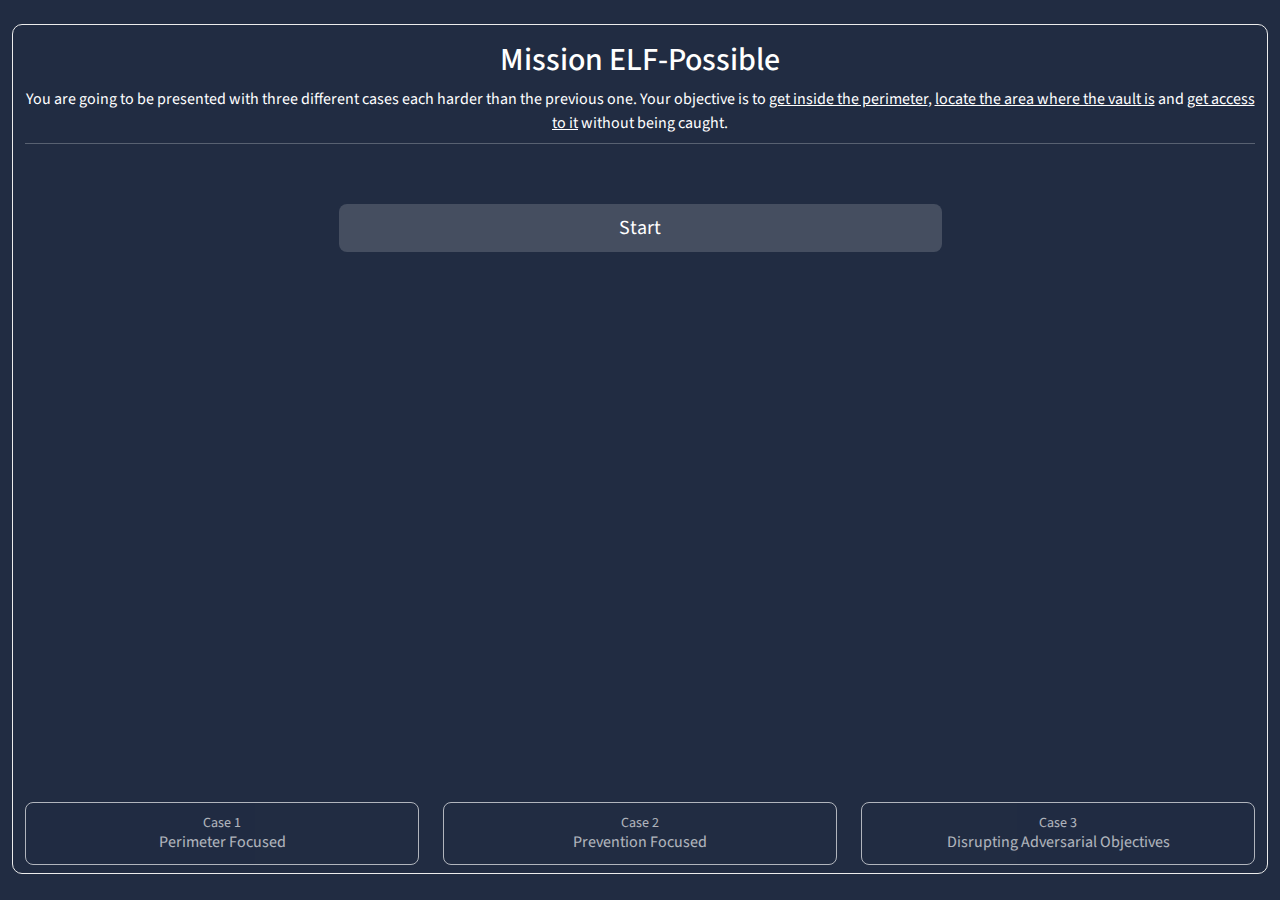
==== index.html @ cb89156f "Feedback v0.1" ====
<!DOCTYPE html>
<html lang="en">
  <head>
    <meta charset="UTF-8" />
    <title>TryHackMe | Defense in Depth</title>
    <meta
      name="description"
      content="TryHackMe is a free online platform for learning cyber security, using hands-on exercises and labs, all through your browser!"
    />
    <meta
      name="og:description"
      content="TryHackMe is a free online platform for learning cyber security, using hands-on exercises and labs, all through your browser!"
    />
    <meta
      name="keywords"
      content="cyber,security,cyber security,cyber security training,coding,computer,bitcoin,hacking,hackers,hacks,hack,exploits,keylogger,learn,poc"
    />
    <meta name="viewport" content="width=device-width,initial-scale=1.0" />

    <meta property="og:site_name" content="TryHackMe" />
    <meta property="og:title" content="TryHackMe | Cyber Security Training" />
    <meta
      property="og:image"
      content="https://tryhackme.com/img/meta/default.png"
    />
    <meta property="og:url" content="https://tryhackme.com" />
    <meta
      name="twitter:image"
      content="https://tryhackme.com/img/meta/default.png"
    />
    <meta
      property="og:description"
      content="An online platform for learning and teaching cyber security, all through your browser."
    />
    <meta
      title="author"
      content="Muhammad Zaryaab Shahbaz (zariab64@gmail.com)"
    />
    <link
      rel="icon"
      type="image/png"
      href="https://assets.tryhackme.com/img/favicon.png"
    />
    <link
      rel="stylesheet"
      href="https://cdn.jsdelivr.net/npm/bootstrap@5.2.0/dist/css/bootstrap.min.css"
    />
    <link rel="stylesheet" href="style.css" />
    <script
      src="https://kit.fontawesome.com/02dca0d8e3.js"
      crossorigin="anonymous"
    ></script>
  </head>
  <body>
    <div
      class="modal fade"
      id="flag"
      aria-hidden="true"
      aria-labelledby="modalLabel"
      tabindex="-1"
      data-bs-backdrop="static"
    >
      <div class="modal-dialog modal-dialog-centered">
        <div class="modal-content">
          <div class="modal-header">
            <h5 class="modal-title" id="modalLabel">Flag</h5>
            <!-- <button
              type="button"
              class="btn-close btn-close-white"
              data-bs-dismiss="modal"
              aria-label="Close"
            ></button> -->
          </div>
          <div class="modal-body">
            <div
              class="d-flex align-items-center justify-content-between cursor-pointer mb-2"
              data-bs-toggle="tooltip"
              data-bs-title="Copy to clipboard"
              onclick="copyText()"
              id="flag-container"
            >
              <p id="flag-text" class="fw-bold text-center mb-0"></p>
              <i class="fas fa-copy"></i>
            </div>
            <button
              class="neutral btn mt-2 w-100 text-white"
              onclick="nextCase()"
            >
              Next Case
            </button>
          </div>
        </div>
      </div>
    </div>
    <div
      class="modal fade"
      id="gameOver"
      aria-hidden="true"
      aria-labelledby="modalLabel"
      tabindex="-1"
      data-bs-backdrop="static"
    >
      <div class="modal-dialog modal-dialog-centered">
        <div class="modal-content">
          <div class="modal-header">
            <h5 class="modal-title" id="modalLabel">Game Over</h5>
          </div>
          <div class="modal-body">
            <p class="fw-bold text-center mb-0"></p>
            The guards have noticed that you’ve been gone a while and when they
            started to investigate, they saw you snooping around the compound.
            Game over!
            <button
              class="neutral btn mt-2 w-100 text-white"
              onclick="window.location.reload()"
            >
              Restart
            </button>
          </div>
        </div>
      </div>
    </div>
    <div
      class="modal fade"
      id="infoModal"
      aria-hidden="true"
      aria-labelledby="info-title"
      tabindex="-1"
    >
      <div class="modal-dialog modal-dialog-centered">
        <div class="modal-content">
          <div class="modal-header">
            <h5 class="modal-title" id="info-title"></h5>
            <button
              type="button"
              class="btn-close btn-close-white"
              data-bs-dismiss="modal"
              aria-label="Close"
            ></button>
          </div>
          <div class="modal-body">
            <div
              class="d-flex align-items-center justify-content-between cursor-pointer mb-2"
              data-bs-toggle="tooltip"
              data-bs-title="Copy to clipboard"
              onclick="copyText('info-text', 'info-text-container')"
              id="info-text-container"
            >
              <p id="info-text" class="fw-bold text-center mb-0"></p>
              <i class="fas fa-copy"></i>
            </div>
          </div>
        </div>
      </div>
    </div>
    <div
      class="modal fade"
      id="pwdModal"
      aria-hidden="true"
      aria-labelledby="pwd-modal-title"
      tabindex="-1"
    >
      <div class="modal-dialog modal-dialog-centered">
        <div class="modal-content">
          <div class="modal-header">
            <h5 class="modal-title" id="pwd-modal-title">Vault</h5>
            <button
              type="button"
              class="btn-close btn-close-white"
              data-bs-dismiss="modal"
              aria-label="Close"
            ></button>
          </div>
          <div class="modal-body">
            <input
              id="pwd-text"
              onkeyup="checkEnter(event, () => unlockVault())"
              class="form-control"
              placeholder="Password"
            />
            <small id="passwordError" class="text-danger fw-bold d-none"
              >Invalid Password</small
            >
            <button
              class="neutral btn mt-2 w-100 text-white"
              onclick="unlockVault()"
            >
              Unlock
            </button>
          </div>
        </div>
      </div>
    </div>

    <div
      class="modal fade"
      id="warningModal"
      aria-hidden="true"
      aria-labelledby="warning-title"
      tabindex="-1"
    >
      <div class="modal-dialog modal-dialog-centered">
        <div class="modal-content">
          <div class="modal-header">
            <h5 class="modal-title" id="warning-title">Workshop</h5>
            <button
              type="button"
              class="btn-close btn-close-white"
              data-bs-dismiss="modal"
              aria-label="Close"
            ></button>
          </div>
          <div class="modal-body">
            <div class="d-flex align-items-center justify-content-between mb-2">
              <p class="fw-bold text-center mb-0">
                <i class="fas fa-exclamation-triangle me-2"></i>
                <span id="warning-text"></span>
              </p>
            </div>
          </div>
        </div>
      </div>
    </div>

    <div class="container-fluid py-4">
      <div class="row">
        <div class="col-md-12">
          <div class="game-body d-flex flex-column justify-content-between">
            <!-- Header -->
            <div
              id="header"
              class="container-fluid thm-bg-dark p-4 pb-0 d-none"
            >
              <div class="row">
                <div class="col-sm-12 col-md-2 mb-sm-3 mb-md-0">
                  <div class="text-center h-100 d-flex align-items-center">
                    <img
                      class="logo w-100"
                      alt="Logo"
                      src="https://assets.tryhackme.com/img/logo/tryhackme_logo_full.svg"
                    />
                  </div>
                </div>
                <div class="col-sm-12 col-md-10">
                  <h3 class="text-center mb-0" id="title">Perimeter</h3>
                  <p class="text-center mb-0 thm-text-success" id="description">
                    Interact with items that highlight on hover.
                  </p>
                </div>
                <div class="col-md-12"><hr /></div>
              </div>
              <div class="row d-flex align-items-center">
                <div class="col-md-4">
                  <button
                    id="homeBtn"
                    class="btn text-white back d-flex align-items-center mb-3 d-none"
                    onclick="goHome()"
                  >
                    <i class="fas fa-angle-left"></i>
                    <span class="d-block" style="margin-bottom: 1px"
                      >&nbsp;Home</span
                    >
                  </button>
                </div>
                <div class="col-md-4">
                  <div
                    id="clock"
                    data-bs-toggle="tooltip"
                    data-bs-title="Time Remaining"
                    class="d-flex align-items-center justify-content-center mb-3 d-none"
                  >
                    <i class="fas fa-clock me-2 fa-lg"></i>
                    <h3 id="time" class="mb-0 fw-bold">00:00</h3>
                  </div>
                </div>
                <div class="col-md-4">
                  <p class="mb-0 text-end d-none">
                    Progress: <span id="puzzle-progress">--</span>
                  </p>
                </div>
              </div>
            </div>
            <!-- Header End -->

            <!-- Home -->
            <div id="homeAnchor" class="container-fluid py-3"></div>
            <!-- Home End -->

            <!-- Perimeter -->
            <div id="perimeterAnchor" class="container-fluid py-3 d-none"></div>
            <!-- Perimeter End -->

            <!-- Compound -->
            <div id="compoundAnchor" class="container-fluid py-3 d-none"></div>
            <!-- Compound End -->

            <!-- Santa Office -->
            <div
              id="santaOfficeAnchor"
              class="container-fluid py-3 d-none"
            ></div>
            <!-- Santa Office End -->

            <!-- Workshop -->
            <div id="workshopAnchor" class="container-fluid py-3 d-none"></div>
            <!-- Workshop End -->

            <!-- EA Office -->
            <div id="eaOfficeAnchor" class="container-fluid py-3 d-none"></div>
            <!-- EA Office End -->

            <!-- Deer Stable -->
            <div id="deerAnchor" class="container-fluid py-3 d-none"></div>
            <!-- Deer Stable End -->

            <!-- Flag -->
            <div id="flagAnchor" class="container-fluid py-3 d-none"></div>
            <!-- Flag End -->

            <!-- Cases -->
            <div id="cases-body" class="container-fluid my-2"></div>
            <!-- Cases End -->
          </div>
        </div>
      </div>
    </div>

    <script src="https://code.jquery.com/jquery-3.6.0.js"></script>
    <script src="https://code.jquery.com/ui/1.13.1/jquery-ui.js"></script>
    <script src="https://cdn.jsdelivr.net/npm/@popperjs/core@2.11.6/dist/umd/popper.min.js"></script>
    <script src="https://cdn.jsdelivr.net/npm/bootstrap@5.2.0/dist/js/bootstrap.min.js"></script>
    <script src="utility.js"></script>
    <script src="script.js"></script>
  </body>
</html>
---- style.css ----
@import url("https://fonts.googleapis.com/css2?family=Source+Sans+Pro&family=Ubuntu");

html,
h1,
h2,
h3,
h4,
p,
a,
li,
button {
  font-family: "Source Sans Pro", "Ubuntu", sans-serif !important;
}

html,
body {
  padding: 0;
  margin: 0;
}

body {
  background-color: #212c42;
  color: white;
}
.game-body {
  border-radius: 10px;
  border: 1px solid #ececec;
  min-height: calc(100vh - 50px);
  background-color: #212c42;
  overflow: auto;
}
.danger {
  color: #eb0037;
}
.option {
  background-color: #454e60;
}
.option:hover {
  background-color: #454e6087;
}
.case-container:hover .case-badge {
  outline: 1px solid;
}
.case {
  line-height: 1.25;
}
.bi {
  width: 1em;
  height: 1em;
  fill: currentColor;
}
.back {
  background: #525a6a;
}
.back:hover {
  background: #474c54;
}
.thm-bg-success {
  background: #3bc81e;
}
.thm-bg-success:hover {
  background: #32971d;
  outline: 1px solid #d4d8df;
}
.thm-text-success {
  color: #a3ea2a;
}
.playground {
  width: 700px;
}
.playground .playground-bg {
  border-radius: 4px;
  border: 1px solid #ffffff;
}
.playground .overlay {
  top: 0;
  left: 0;
  z-index: -1;
}
.playground .overlay.show {
  z-index: 1;
}
.modal-content {
  background-color: #161e2d;
  border: 1px solid white;
  color: white;
}
.modal-header {
  color: white;
  border-bottom: 1px solid white;
}
button:focus {
  border: 1px solid transparent !important;
}
.neutral {
  background-color: #454e60;
}
.neutral:focus {
  background-color: #454e60;
}
.neutral:hover {
  background-color: #454e6087;
}
.case-badge {
  right: 0;
  z-index: 1;
  top: 0;
}
.thm-bg-dark {
  background-color: #151c2b;
}
.avatar {
  background: #212c42;
  border: 1px solid #a3ea2a;
}
.logo {
  max-height: 80px;
}
/** OLD **/


.question-count-block {
  color: #c4c6ca;
}
.cursor-pointer {
  cursor: pointer !important;
}
button:focus {
  border: 1px solid transparent !important;
}
.flag-container {
  background-color: #161e2d;
  border: 1px solid white;
  color: white;
  border-radius: 0.5rem;
}
.flag-header {
  color: white;
  border-bottom: 1px solid white;
  padding: 0.5rem 1rem;
}
.flag-content {
  padding: 1rem 1rem;
}

/** Grid Tile **/
.grid-tile {
  box-sizing: border-box;
  border: 0.5px dotted #ffffff;
  width: 101px;
  height: 125px;
  background-repeat: no-repeat;
  background-size: contain;
  position: relative;
  font-size: 60px;
}

/** Grid Pieces **/
.pieces {
  min-height: 125px;
}
.piece {
  display: inline-block;
  box-sizing: border-box;
  width: 125px;
  height: 125px;
  background-repeat: no-repeat;
  background-size: contain;
  z-index: 1;
}
.grid-tile .piece {
  position: absolute;
  left: 0;
  top: 0;
}

/** Grid Green **/
.grid.green {
  width: 460px;
}
.grid.green .grid-tile:nth-child(1) {
  border-top-left-radius: 4px;
}
.grid.green .grid-tile:nth-child(4) {
  border-top-right-radius: 4px;
}
.grid.green .grid-tile:nth-child(5) {
  border-bottom-left-radius: 4px;
}
.grid.green .grid-tile:nth-child(8) {
  border-bottom-right-radius: 4px;
}
.grid.green .grid-tile {
  width: 114px;
}
/** Grid Green end **/

/** In Green **/
.grid.green .piece.p0.correct {
  height: 125px;
  width: 160px;
}
.grid.green .piece.p1.correct {
  left: -6px;
  height: 127px;
  width: 129px;
}
.grid.green .piece.p2.correct {
  left: -27px;
  height: 147px;
  width: 169px;
}
.grid.green .piece.p3.correct {
  left: -9px;
}
.grid.green .piece.p4.correct {
  height: 170px;
  top: -31px;
}
.grid.green .piece.p5.correct {
  height: 174px;
  width: 174px;
  left: -29px;
  top: -32px;
}
.grid.green .piece.p6.correct {
  left: -7px;
  top: -10px;
  height: 131px;
  width: 128px;
}
.grid.green .piece.p7.correct {
  height: 173px;
  width: 150px;
  left: -33px;
  top: -32px;
}

/** Grid Yellow **/
.grid.yellow {
  width: 350px;
}
.grid.yellow .grid-tile:nth-child(1) {
  border-top-left-radius: 4px;
}
.grid.yellow .grid-tile:nth-child(3) {
  border-top-right-radius: 4px;
}
.grid.yellow .grid-tile:nth-child(4) {
  border-bottom-left-radius: 4px;
}
.grid.yellow .grid-tile:nth-child(6) {
  border-bottom-right-radius: 4px;
}
.grid.yellow .grid-tile {
  width: 113px;
}
.grid.yellow .piece.p0.correct {
  width: 142px;
}
.grid.yellow .piece.p1.correct {
  left: -6px;
  width: 129px;
  height: 125px;
}
.grid.yellow .piece.p2.correct {
  left: -27px;
  height: 144px;
  width: 139px;
}
.grid.yellow .piece.p3.correct {
  width: 140px;
  height: 168px;
  top: -32px;
}
.grid.yellow .piece.p4.correct {
  width: 171px;
  height: 171px;
  left: -29px;
  top: -33px;
}
.grid.yellow .piece.p5.correct {
  height: 132px;
  width: 120px;
  left: -8px;
  top: -13px;
}
/** Grid Yellow End **/

/** Grid Red **/
.grid.red {
  width: 350px;
}
.grid.red .grid-tile:nth-child(1) {
  border-top-left-radius: 4px;
}
.grid.red .grid-tile:nth-child(3) {
  border-top-right-radius: 4px;
}
.grid.red .grid-tile:nth-child(4) {
  border-bottom-left-radius: 4px;
}
.grid.red .grid-tile:nth-child(5) {
  border-bottom-right-radius: 4px;
}
.grid.red .grid-tile {
  width: 115px;
}
.grid.red .piece.p0.correct {
  width: 144px;
}
.grid.red .piece.p1.correct {
  left: -7px;
  height: 126px;
  width: 128px;
}
.grid.red .piece.p2.correct {
  left: -30px;
  height: 146px;
  width: 170px;
}
.grid.red .piece.p3.correct {
  width: 122px;
  height: 169px;
  top: -31px;
}
.grid.red .piece.p4.correct {
  width: 172px;
  height: 172px;
  left: -30px;
  top: -32px;
}
/** Grid Red End **/
.bandit,
.defaced {
  max-height: 300px;
}
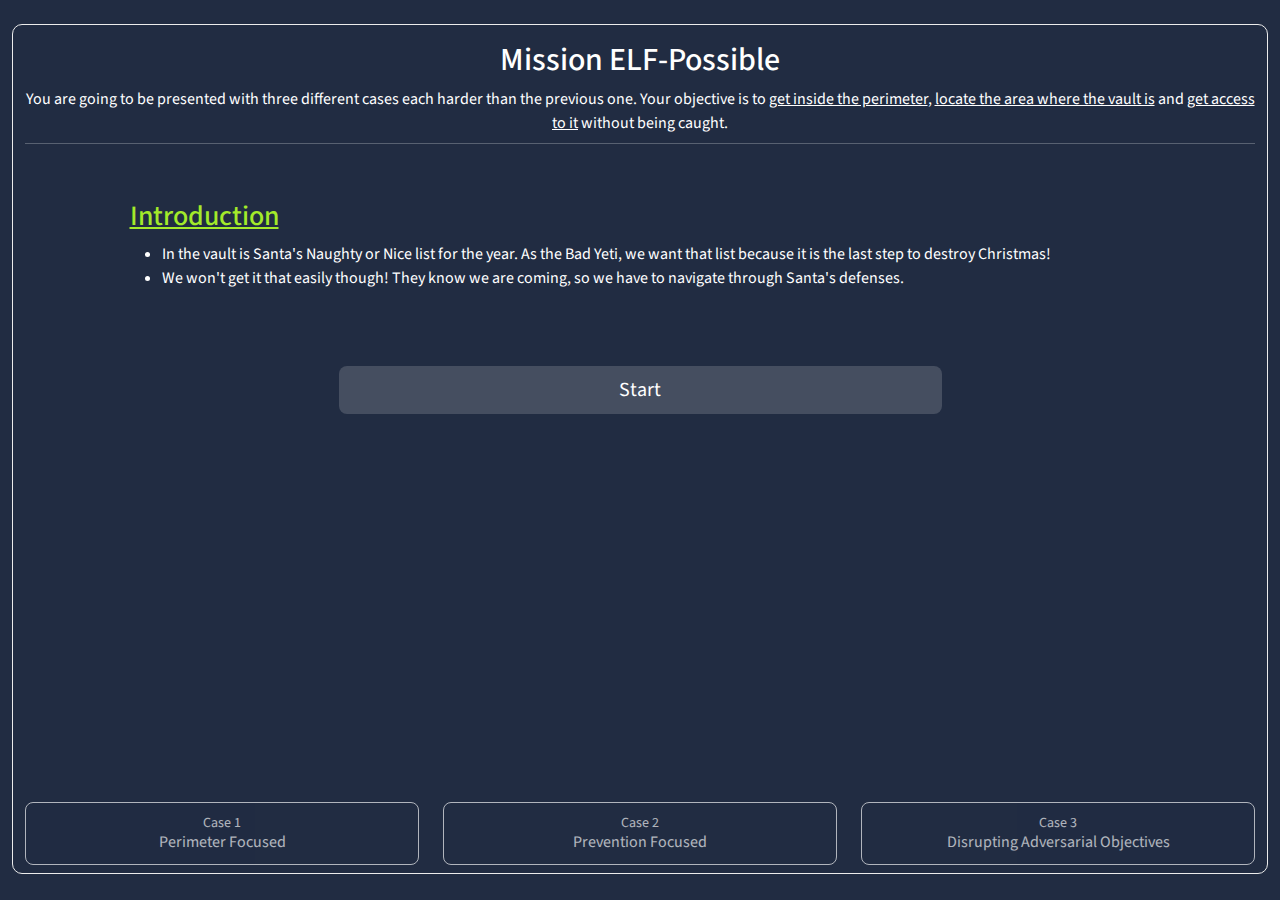
==== commit 9c1e16e7: "Case 3 WIP" ====
--- a/index.html
+++ b/index.html
@@ -82,7 +82,20 @@
               <p id="flag-text" class="fw-bold text-center mb-0"></p>
               <i class="fas fa-copy"></i>
             </div>
-            <button
+            <div
+              class="d-flex align-items-center justify-content-between cursor-pointer mb-2 d-none"
+              data-bs-toggle="tooltip"
+              data-bs-title="Copy to clipboard"
+              onclick="copyText('santa-code', 'code-container')"
+              id="code-container"
+            >
+              <p class="fw-bold text-center mb-0">
+                Santa Code: <span id="santa-code"></span>
+              </p>
+              <i class="fas fa-copy"></i>
+            </div>
+            <button
+              id="next-case-btn"
               class="neutral btn mt-2 w-100 text-white"
               onclick="nextCase()"
             >
@@ -147,8 +160,9 @@
               id="info-text-container"
             >
               <p id="info-text" class="fw-bold text-center mb-0"></p>
-              <i class="fas fa-copy"></i>
-            </div>
+              <i id="info-modal-copy" class="fas fa-copy"></i>
+            </div>
+            <div id="info-extra-text"></div>
           </div>
         </div>
       </div>
@@ -159,6 +173,7 @@
       aria-hidden="true"
       aria-labelledby="pwd-modal-title"
       tabindex="-1"
+      data-bs-backdrop="static"
     >
       <div class="modal-dialog modal-dialog-centered">
         <div class="modal-content">
@@ -167,8 +182,8 @@
             <button
               type="button"
               class="btn-close btn-close-white"
-              data-bs-dismiss="modal"
               aria-label="Close"
+              onclick="closePwdModal()"
             ></button>
           </div>
           <div class="modal-body">
@@ -274,9 +289,45 @@
                   </div>
                 </div>
                 <div class="col-md-4">
-                  <p class="mb-0 text-end d-none">
-                    Progress: <span id="puzzle-progress">--</span>
-                  </p>
+                  <div
+                    id="passes"
+                    class="d-flex align-items-center justify-content-center mb-3 d-none"
+                  >
+                    <i
+                      class="fas fa-id-card me-2 fa-3x"
+                      data-bs-toggle="tooltip"
+                      data-bs-title="Passes give you Access"
+                    ></i>
+                    <img
+                      id="ea-pass"
+                      class="me-2 d-none"
+                      src="images/EA ID card.png"
+                      data-bs-toggle="tooltip"
+                      data-bs-title="EA Pass: Access to EA Office, Deer Stable"
+                      alt="EA Pass"
+                    />
+                    <img
+                      id="santa-pass"
+                      class="d-none"
+                      src="images/Santa ID card.png"
+                      data-bs-toggle="tooltip"
+                      data-bs-title="Santa Pass: Access to Santa Office, Workshop"
+                      alt="Santa Pass"
+                    />
+                  </div>
+                </div>
+                <div class="col-md-4 pb-3 mx-auto d-none" id="strikes">
+                  <div
+                    class="d-flex align-items-center justify-content-center"
+                    data-bs-toggle="tooltip"
+                    data-bs-title="Each wrong interaction will subtract 45s and give you 1 strike"
+                  >
+                    <h3 id="time" class="mb-0 fw-bold me-2">Strikes:</h3>
+                    <i id="strike-1" class="fas fa-times me-2 fa-2x"></i>
+                    <i id="strike-2" class="fas fa-times me-2 fa-2x"></i>
+                    <i id="strike-3" class="fas fa-times me-2 fa-2x"></i>
+                    <small>(<span id="strike-info">0</span>/3)</small>
+                  </div>
                 </div>
               </div>
             </div>
--- a/style.css
+++ b/style.css
@@ -114,13 +114,7 @@
   border: 1px solid #a3ea2a;
 }
 .logo {
-  max-height: 80px;
-}
-/** OLD **/
-
-
-.question-count-block {
-  color: #c4c6ca;
+  max-height: 65px;
 }
 .cursor-pointer {
   cursor: pointer !important;
@@ -142,196 +136,3 @@
 .flag-content {
   padding: 1rem 1rem;
 }
-
-/** Grid Tile **/
-.grid-tile {
-  box-sizing: border-box;
-  border: 0.5px dotted #ffffff;
-  width: 101px;
-  height: 125px;
-  background-repeat: no-repeat;
-  background-size: contain;
-  position: relative;
-  font-size: 60px;
-}
-
-/** Grid Pieces **/
-.pieces {
-  min-height: 125px;
-}
-.piece {
-  display: inline-block;
-  box-sizing: border-box;
-  width: 125px;
-  height: 125px;
-  background-repeat: no-repeat;
-  background-size: contain;
-  z-index: 1;
-}
-.grid-tile .piece {
-  position: absolute;
-  left: 0;
-  top: 0;
-}
-
-/** Grid Green **/
-.grid.green {
-  width: 460px;
-}
-.grid.green .grid-tile:nth-child(1) {
-  border-top-left-radius: 4px;
-}
-.grid.green .grid-tile:nth-child(4) {
-  border-top-right-radius: 4px;
-}
-.grid.green .grid-tile:nth-child(5) {
-  border-bottom-left-radius: 4px;
-}
-.grid.green .grid-tile:nth-child(8) {
-  border-bottom-right-radius: 4px;
-}
-.grid.green .grid-tile {
-  width: 114px;
-}
-/** Grid Green end **/
-
-/** In Green **/
-.grid.green .piece.p0.correct {
-  height: 125px;
-  width: 160px;
-}
-.grid.green .piece.p1.correct {
-  left: -6px;
-  height: 127px;
-  width: 129px;
-}
-.grid.green .piece.p2.correct {
-  left: -27px;
-  height: 147px;
-  width: 169px;
-}
-.grid.green .piece.p3.correct {
-  left: -9px;
-}
-.grid.green .piece.p4.correct {
-  height: 170px;
-  top: -31px;
-}
-.grid.green .piece.p5.correct {
-  height: 174px;
-  width: 174px;
-  left: -29px;
-  top: -32px;
-}
-.grid.green .piece.p6.correct {
-  left: -7px;
-  top: -10px;
-  height: 131px;
-  width: 128px;
-}
-.grid.green .piece.p7.correct {
-  height: 173px;
-  width: 150px;
-  left: -33px;
-  top: -32px;
-}
-
-/** Grid Yellow **/
-.grid.yellow {
-  width: 350px;
-}
-.grid.yellow .grid-tile:nth-child(1) {
-  border-top-left-radius: 4px;
-}
-.grid.yellow .grid-tile:nth-child(3) {
-  border-top-right-radius: 4px;
-}
-.grid.yellow .grid-tile:nth-child(4) {
-  border-bottom-left-radius: 4px;
-}
-.grid.yellow .grid-tile:nth-child(6) {
-  border-bottom-right-radius: 4px;
-}
-.grid.yellow .grid-tile {
-  width: 113px;
-}
-.grid.yellow .piece.p0.correct {
-  width: 142px;
-}
-.grid.yellow .piece.p1.correct {
-  left: -6px;
-  width: 129px;
-  height: 125px;
-}
-.grid.yellow .piece.p2.correct {
-  left: -27px;
-  height: 144px;
-  width: 139px;
-}
-.grid.yellow .piece.p3.correct {
-  width: 140px;
-  height: 168px;
-  top: -32px;
-}
-.grid.yellow .piece.p4.correct {
-  width: 171px;
-  height: 171px;
-  left: -29px;
-  top: -33px;
-}
-.grid.yellow .piece.p5.correct {
-  height: 132px;
-  width: 120px;
-  left: -8px;
-  top: -13px;
-}
-/** Grid Yellow End **/
-
-/** Grid Red **/
-.grid.red {
-  width: 350px;
-}
-.grid.red .grid-tile:nth-child(1) {
-  border-top-left-radius: 4px;
-}
-.grid.red .grid-tile:nth-child(3) {
-  border-top-right-radius: 4px;
-}
-.grid.red .grid-tile:nth-child(4) {
-  border-bottom-left-radius: 4px;
-}
-.grid.red .grid-tile:nth-child(5) {
-  border-bottom-right-radius: 4px;
-}
-.grid.red .grid-tile {
-  width: 115px;
-}
-.grid.red .piece.p0.correct {
-  width: 144px;
-}
-.grid.red .piece.p1.correct {
-  left: -7px;
-  height: 126px;
-  width: 128px;
-}
-.grid.red .piece.p2.correct {
-  left: -30px;
-  height: 146px;
-  width: 170px;
-}
-.grid.red .piece.p3.correct {
-  width: 122px;
-  height: 169px;
-  top: -31px;
-}
-.grid.red .piece.p4.correct {
-  width: 172px;
-  height: 172px;
-  left: -30px;
-  top: -32px;
-}
-/** Grid Red End **/
-.bandit,
-.defaced {
-  max-height: 300px;
-}
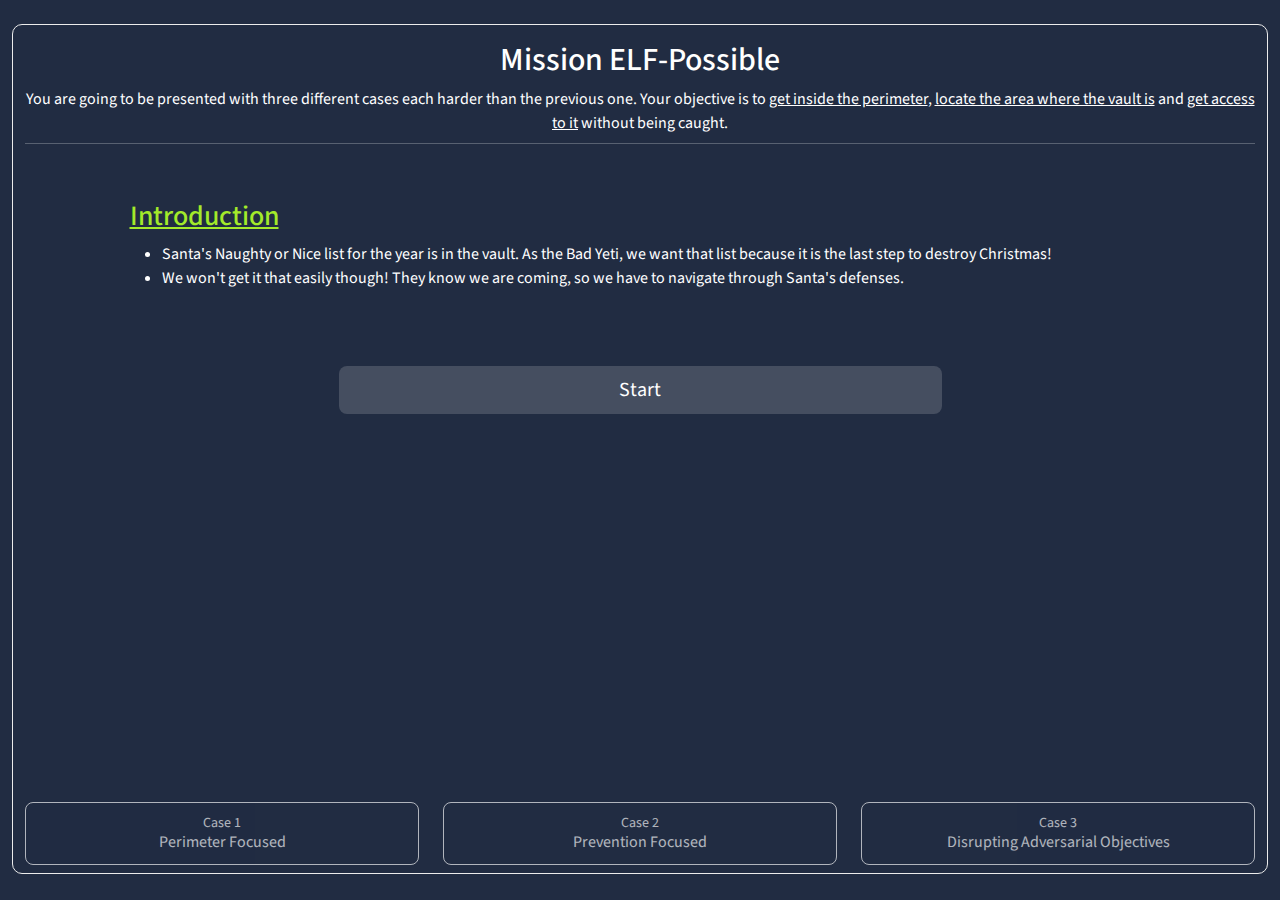
==== commit e771d78b: "Deer Stable speeds up the time in Case 3" ====
--- a/index.html
+++ b/index.html
@@ -125,7 +125,7 @@
             Game over!
             <button
               class="neutral btn mt-2 w-100 text-white"
-              onclick="window.location.reload()"
+              onclick="gameOver()"
             >
               Restart
             </button>
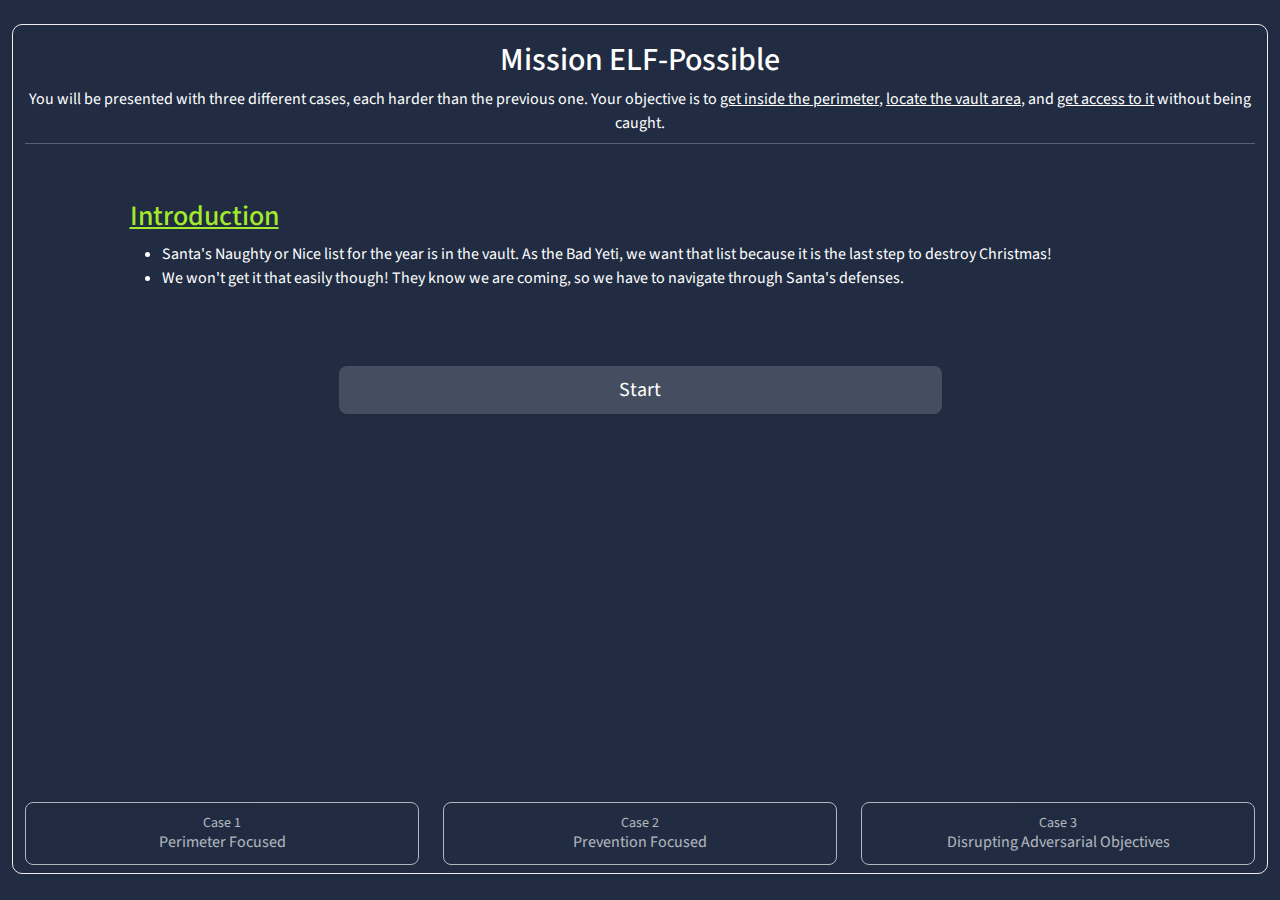
==== commit c20ecd2a: "Restart Case Feature added" ====
--- a/index.html
+++ b/index.html
@@ -125,7 +125,7 @@
             Game over!
             <button
               class="neutral btn mt-2 w-100 text-white"
-              onclick="gameOver()"
+              onclick="restart()"
             >
               Restart
             </button>
@@ -323,9 +323,9 @@
                     data-bs-title="Each wrong interaction will subtract 45s and give you 1 strike"
                   >
                     <h3 id="time" class="mb-0 fw-bold me-2">Strikes:</h3>
-                    <i id="strike-1" class="fas fa-times me-2 fa-2x"></i>
-                    <i id="strike-2" class="fas fa-times me-2 fa-2x"></i>
-                    <i id="strike-3" class="fas fa-times me-2 fa-2x"></i>
+                    <i id="strike-1" class="fas fa-times me-2 fa-2x strike"></i>
+                    <i id="strike-2" class="fas fa-times me-2 fa-2x strike"></i>
+                    <i id="strike-3" class="fas fa-times me-2 fa-2x strike"></i>
                     <small>(<span id="strike-info">0</span>/3)</small>
                   </div>
                 </div>
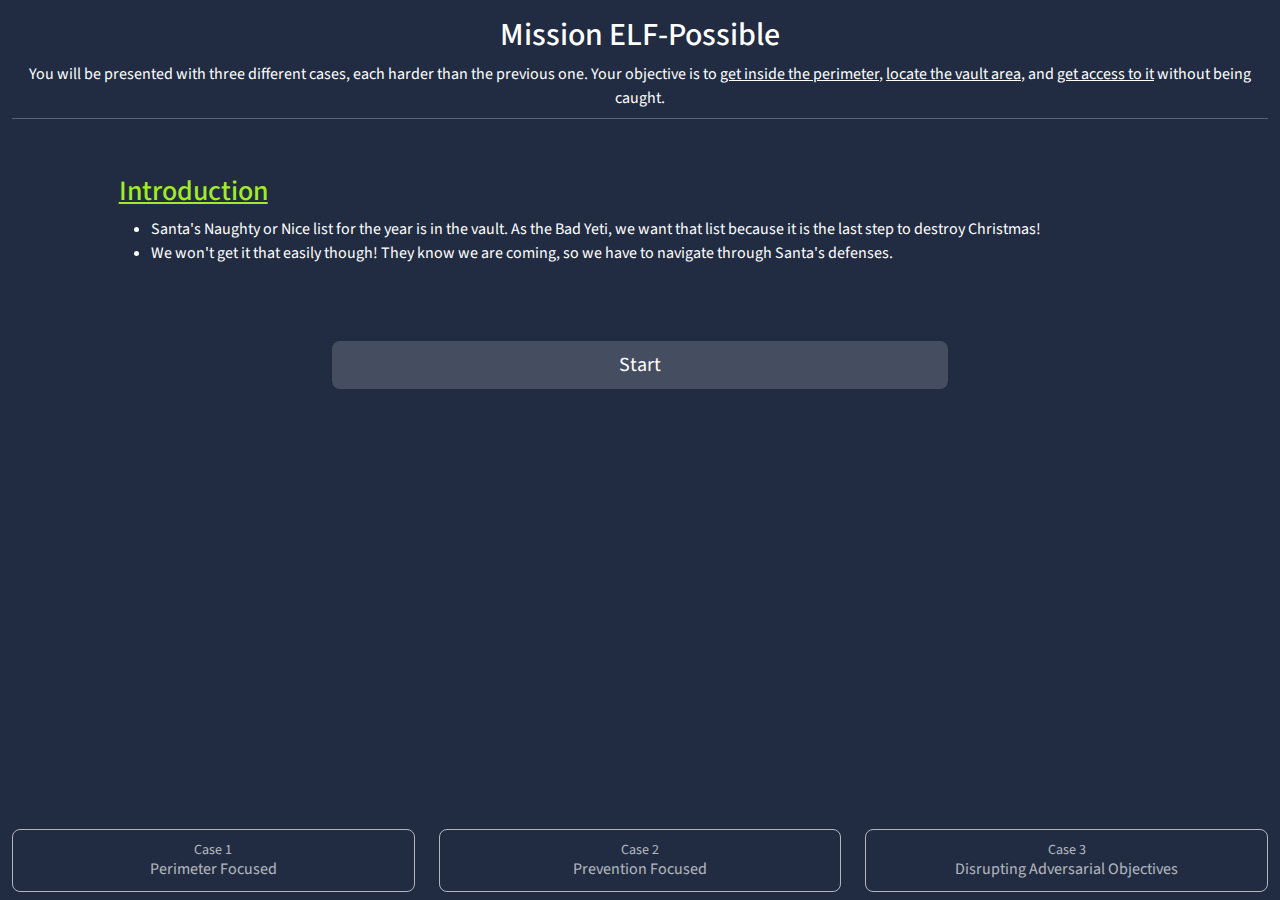
==== commit f6835b96: "Remove background" ====
--- a/index.html
+++ b/index.html
@@ -31,10 +31,6 @@
     <meta
       property="og:description"
       content="An online platform for learning and teaching cyber security, all through your browser."
-    />
-    <meta
-      title="author"
-      content="Muhammad Zaryaab Shahbaz (zariab64@gmail.com)"
     />
     <link
       rel="icon"
@@ -119,10 +115,11 @@
             <h5 class="modal-title" id="modalLabel">Game Over</h5>
           </div>
           <div class="modal-body">
-            <p class="fw-bold text-center mb-0"></p>
-            The guards have noticed that you’ve been gone a while and when they
-            started to investigate, they saw you snooping around the compound.
-            Game over!
+            <p class="fw-bold text-center mb-0" id="game-over-text">
+              The guards have noticed that you’ve been gone a while and when
+              they started to investigate, they saw you snooping around the
+              compound. Game over!
+            </p>
             <button
               class="neutral btn mt-2 w-100 text-white"
               onclick="restart()"
@@ -237,150 +234,135 @@
       </div>
     </div>
 
-    <div class="container-fluid py-4">
-      <div class="row">
-        <div class="col-md-12">
-          <div class="game-body d-flex flex-column justify-content-between">
-            <!-- Header -->
-            <div
-              id="header"
-              class="container-fluid thm-bg-dark p-4 pb-0 d-none"
-            >
-              <div class="row">
-                <div class="col-sm-12 col-md-2 mb-sm-3 mb-md-0">
-                  <div class="text-center h-100 d-flex align-items-center">
-                    <img
-                      class="logo w-100"
-                      alt="Logo"
-                      src="https://assets.tryhackme.com/img/logo/tryhackme_logo_full.svg"
-                    />
-                  </div>
-                </div>
-                <div class="col-sm-12 col-md-10">
-                  <h3 class="text-center mb-0" id="title">Perimeter</h3>
-                  <p class="text-center mb-0 thm-text-success" id="description">
-                    Interact with items that highlight on hover.
-                  </p>
-                </div>
-                <div class="col-md-12"><hr /></div>
-              </div>
-              <div class="row d-flex align-items-center">
-                <div class="col-md-4">
-                  <button
-                    id="homeBtn"
-                    class="btn text-white back d-flex align-items-center mb-3 d-none"
-                    onclick="goHome()"
-                  >
-                    <i class="fas fa-angle-left"></i>
-                    <span class="d-block" style="margin-bottom: 1px"
-                      >&nbsp;Home</span
-                    >
-                  </button>
-                </div>
-                <div class="col-md-4">
-                  <div
-                    id="clock"
-                    data-bs-toggle="tooltip"
-                    data-bs-title="Time Remaining"
-                    class="d-flex align-items-center justify-content-center mb-3 d-none"
-                  >
-                    <i class="fas fa-clock me-2 fa-lg"></i>
-                    <h3 id="time" class="mb-0 fw-bold">00:00</h3>
-                  </div>
-                </div>
-                <div class="col-md-4">
-                  <div
-                    id="passes"
-                    class="d-flex align-items-center justify-content-center mb-3 d-none"
-                  >
-                    <i
-                      class="fas fa-id-card me-2 fa-3x"
-                      data-bs-toggle="tooltip"
-                      data-bs-title="Passes give you Access"
-                    ></i>
-                    <img
-                      id="ea-pass"
-                      class="me-2 d-none"
-                      src="images/EA ID card.png"
-                      data-bs-toggle="tooltip"
-                      data-bs-title="EA Pass: Access to EA Office, Deer Stable"
-                      alt="EA Pass"
-                    />
-                    <img
-                      id="santa-pass"
-                      class="d-none"
-                      src="images/Santa ID card.png"
-                      data-bs-toggle="tooltip"
-                      data-bs-title="Santa Pass: Access to Santa Office, Workshop"
-                      alt="Santa Pass"
-                    />
-                  </div>
-                </div>
-                <div class="col-md-4 pb-3 mx-auto d-none" id="strikes">
-                  <div
-                    class="d-flex align-items-center justify-content-center"
-                    data-bs-toggle="tooltip"
-                    data-bs-title="Each wrong interaction will subtract 45s and give you 1 strike"
-                  >
-                    <h3 id="time" class="mb-0 fw-bold me-2">Strikes:</h3>
-                    <i id="strike-1" class="fas fa-times me-2 fa-2x strike"></i>
-                    <i id="strike-2" class="fas fa-times me-2 fa-2x strike"></i>
-                    <i id="strike-3" class="fas fa-times me-2 fa-2x strike"></i>
-                    <small>(<span id="strike-info">0</span>/3)</small>
-                  </div>
-                </div>
-              </div>
-            </div>
-            <!-- Header End -->
-
-            <!-- Home -->
-            <div id="homeAnchor" class="container-fluid py-3"></div>
-            <!-- Home End -->
-
-            <!-- Perimeter -->
-            <div id="perimeterAnchor" class="container-fluid py-3 d-none"></div>
-            <!-- Perimeter End -->
-
-            <!-- Compound -->
-            <div id="compoundAnchor" class="container-fluid py-3 d-none"></div>
-            <!-- Compound End -->
-
-            <!-- Santa Office -->
-            <div
-              id="santaOfficeAnchor"
-              class="container-fluid py-3 d-none"
-            ></div>
-            <!-- Santa Office End -->
-
-            <!-- Workshop -->
-            <div id="workshopAnchor" class="container-fluid py-3 d-none"></div>
-            <!-- Workshop End -->
-
-            <!-- EA Office -->
-            <div id="eaOfficeAnchor" class="container-fluid py-3 d-none"></div>
-            <!-- EA Office End -->
-
-            <!-- Deer Stable -->
-            <div id="deerAnchor" class="container-fluid py-3 d-none"></div>
-            <!-- Deer Stable End -->
-
-            <!-- Flag -->
-            <div id="flagAnchor" class="container-fluid py-3 d-none"></div>
-            <!-- Flag End -->
-
-            <!-- Cases -->
-            <div id="cases-body" class="container-fluid my-2"></div>
-            <!-- Cases End -->
-          </div>
-        </div>
-      </div>
+    <div class="game-body d-flex flex-column justify-content-between">
+      <!-- Header -->
+      <div id="header" class="container-fluid thm-bg-dark p-4 pb-0 d-none">
+        <div class="row">
+          <div class="col-sm-12 col-md-2 mb-sm-3 mb-md-0">
+            <div class="text-center h-100 d-flex align-items-center">
+              <img
+                class="logo w-100"
+                alt="Logo"
+                src="https://assets.tryhackme.com/img/logo/tryhackme_logo_full.svg"
+              />
+            </div>
+          </div>
+          <div class="col-sm-12 col-md-10">
+            <h3 class="text-center mb-0" id="title">Perimeter</h3>
+            <p class="text-center mb-0 thm-text-success" id="description">
+              Interact with items that highlight on hover.
+            </p>
+          </div>
+          <div class="col-md-12"><hr /></div>
+        </div>
+        <div class="row d-flex align-items-center">
+          <div class="col-md-4">
+            <button
+              id="homeBtn"
+              class="btn text-white back d-flex align-items-center mb-3 d-none"
+              onclick="goHome()"
+            >
+              <i class="fas fa-angle-left"></i>
+              <span class="d-block" style="margin-bottom: 1px">&nbsp;Home</span>
+            </button>
+          </div>
+          <div class="col-md-4">
+            <div
+              id="clock"
+              data-bs-toggle="tooltip"
+              data-bs-title="Time Remaining"
+              class="d-flex align-items-center justify-content-center mb-3 d-none"
+            >
+              <i class="fas fa-clock me-2 fa-lg"></i>
+              <h3 id="time" class="mb-0 fw-bold">00:00</h3>
+            </div>
+          </div>
+          <div class="col-md-4">
+            <div
+              id="passes"
+              class="d-flex align-items-center justify-content-center mb-3 d-none"
+            >
+              <i
+                class="fas fa-id-card me-2 fa-3x"
+                data-bs-toggle="tooltip"
+                data-bs-title="Passes give you Access"
+              ></i>
+              <img
+                id="ea-pass"
+                class="me-2 d-none"
+                src="images/EA ID card.png"
+                data-bs-toggle="tooltip"
+                data-bs-title="EA Pass: Access to EA Office, Deer Stable"
+                alt="EA Pass"
+              />
+              <img
+                id="santa-pass"
+                class="d-none"
+                src="images/Santa ID card.png"
+                data-bs-toggle="tooltip"
+                data-bs-title="Santa Pass: Access to Santa Office, Workshop"
+                alt="Santa Pass"
+              />
+            </div>
+          </div>
+          <div class="col-md-4 pb-3 mx-auto d-none" id="strikes">
+            <div
+              class="d-flex align-items-center justify-content-center"
+              data-bs-toggle="tooltip"
+              data-bs-title="Each wrong interaction will subtract 45s and give you 1 strike"
+            >
+              <h3 id="time" class="mb-0 fw-bold me-2">Strikes:</h3>
+              <i id="strike-1" class="fas fa-times me-2 fa-2x strike"></i>
+              <i id="strike-2" class="fas fa-times me-2 fa-2x strike"></i>
+              <i id="strike-3" class="fas fa-times me-2 fa-2x strike"></i>
+              <small>(<span id="strike-info">0</span>/3)</small>
+            </div>
+          </div>
+        </div>
+      </div>
+      <!-- Header End -->
+
+      <!-- Home -->
+      <div id="homeAnchor" class="container-fluid py-3"></div>
+      <!-- Home End -->
+
+      <!-- Perimeter -->
+      <div id="perimeterAnchor" class="container-fluid py-3 d-none"></div>
+      <!-- Perimeter End -->
+
+      <!-- Compound -->
+      <div id="compoundAnchor" class="container-fluid py-3 d-none"></div>
+      <!-- Compound End -->
+
+      <!-- Santa Office -->
+      <div id="santaOfficeAnchor" class="container-fluid py-3 d-none"></div>
+      <!-- Santa Office End -->
+
+      <!-- Workshop -->
+      <div id="workshopAnchor" class="container-fluid py-3 d-none"></div>
+      <!-- Workshop End -->
+
+      <!-- EA Office -->
+      <div id="eaOfficeAnchor" class="container-fluid py-3 d-none"></div>
+      <!-- EA Office End -->
+
+      <!-- Deer Stable -->
+      <div id="deerAnchor" class="container-fluid py-3 d-none"></div>
+      <!-- Deer Stable End -->
+
+      <!-- Flag -->
+      <div id="flagAnchor" class="container-fluid py-3 d-none"></div>
+      <!-- Flag End -->
+
+      <!-- Cases -->
+      <div id="cases-body" class="container-fluid my-2"></div>
+      <!-- Cases End -->
     </div>
 
     <script src="https://code.jquery.com/jquery-3.6.0.js"></script>
     <script src="https://code.jquery.com/ui/1.13.1/jquery-ui.js"></script>
     <script src="https://cdn.jsdelivr.net/npm/@popperjs/core@2.11.6/dist/umd/popper.min.js"></script>
     <script src="https://cdn.jsdelivr.net/npm/bootstrap@5.2.0/dist/js/bootstrap.min.js"></script>
-    <script src="utility.js"></script>
-    <script src="script.js"></script>
+    <script src="script.min.js"></script>
   </body>
 </html>
--- a/style.css
+++ b/style.css
@@ -23,9 +23,7 @@
   color: white;
 }
 .game-body {
-  border-radius: 10px;
-  border: 1px solid #ececec;
-  min-height: calc(100vh - 50px);
+  min-height: 100vh;
   background-color: #212c42;
   overflow: auto;
 }
